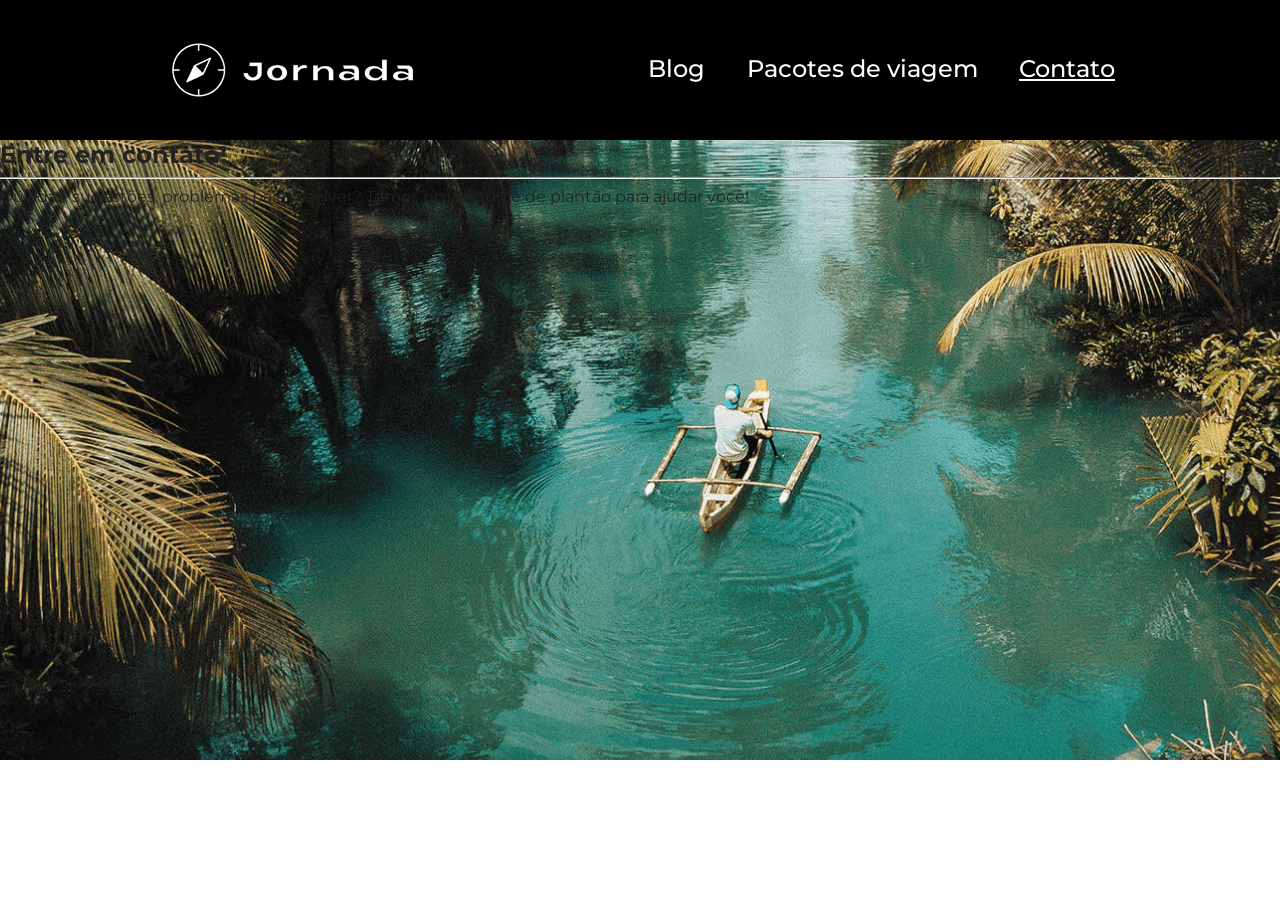
==== contato.html @ 7225ea19 "Adiciona pagina do blog" ====
<!doctype html>
<html lang="pt-BR">
  <head>
    <meta charset="UTF-8" />
    <meta name="viewport" content="width=device-width, initial-scale=1.0" />
    <meta
      name="description"
      content="Jornada Viagens, uma agência apaixonada por criar viagens inesquecíveis"
    />

    <meta name="og:title" content="Jornada Viagens" />
    <meta
      name="og:description"
      content="Jornada Viagens, uma agência apaixonada por criar viagens inesquecíveis"
    />
    <meta
      name="og:image"
      content="https://https://github.com/LeleCabral/jornada-viagens/img/logo-footer.png"
    />
    <meta name="og:type" content="website" />
    <meta
      name="og:url"
      content="https://https://github.com/LeleCabral/jornada-viagens"
    />

    <link rel="icon" href="./img/favicon.svg.svg" type="xml/svg" />
    <link rel="stylesheet" href="./css/style.css" />

    <title>Jornada Viagens</title>
  </head>
  <body>
    <header class="main-header">
      <a class="logo" href="index.html" title="voltar para a página inicial">
        <img
          class="img-mobile"
          src="./img/Logo-provisória-branca 1.png"
          alt="Bussola do logo Jornada Viagens na cor branca"
        />
        <img
          class="img-desktop"
          src="./img/bussula-texto-jornada-branca.png"
          alt="Logo Jornada Viagens na cor branca"
        />
      </a>
      <div class="navigation-menu">
        <label for="menu">
          <img src="img/menu.png" alt="menu" />
        </label>
        <input type="checkbox" id="menu" hidden />
        <nav>
          <ul class="list-links">
            <li>
              <a
                href="blog.html"
                target="_blank"
                title="Acessar Blog"
                >Blog</a
              >
            </li>
            <li>
              <a
                href="pacotes-de-viagens.html"
                target="_blank"
                title="Acessar Pacotes de viagem"
                >Pacotes de viagem</a
              >
            </li>
            <li>
              <a class="active" href="contato.html" target="_blank" title="Acessar Contato"
                >Contato</a
              >
            </li>
          </ul>
        </nav>
      </div>
    </header>


    <section class="contact hero">
      <div class="hero-img">
        <div class="hero-content">
          <h1>Entre em contato!</h1>
          <hr />
          <p>
            Dúvidas, sugestões, problemas para resolver? Temos uma equipe de plantão para ajudar você!
          </p>
        </div>
      </div>
    </section>

</head>
<body>
    
</body>
</html>
---- css/style.css ----
@import url(global.css);
@import url(header.css);
@import url(hero.css);
@import url(offers.css);
@import url(categories.css);
@import url(destinations.css);
@import url(payments.css);
@import url(testimonials.css);
@import url(footer.css);
@import url(blog.css);
@import url(contato.css);
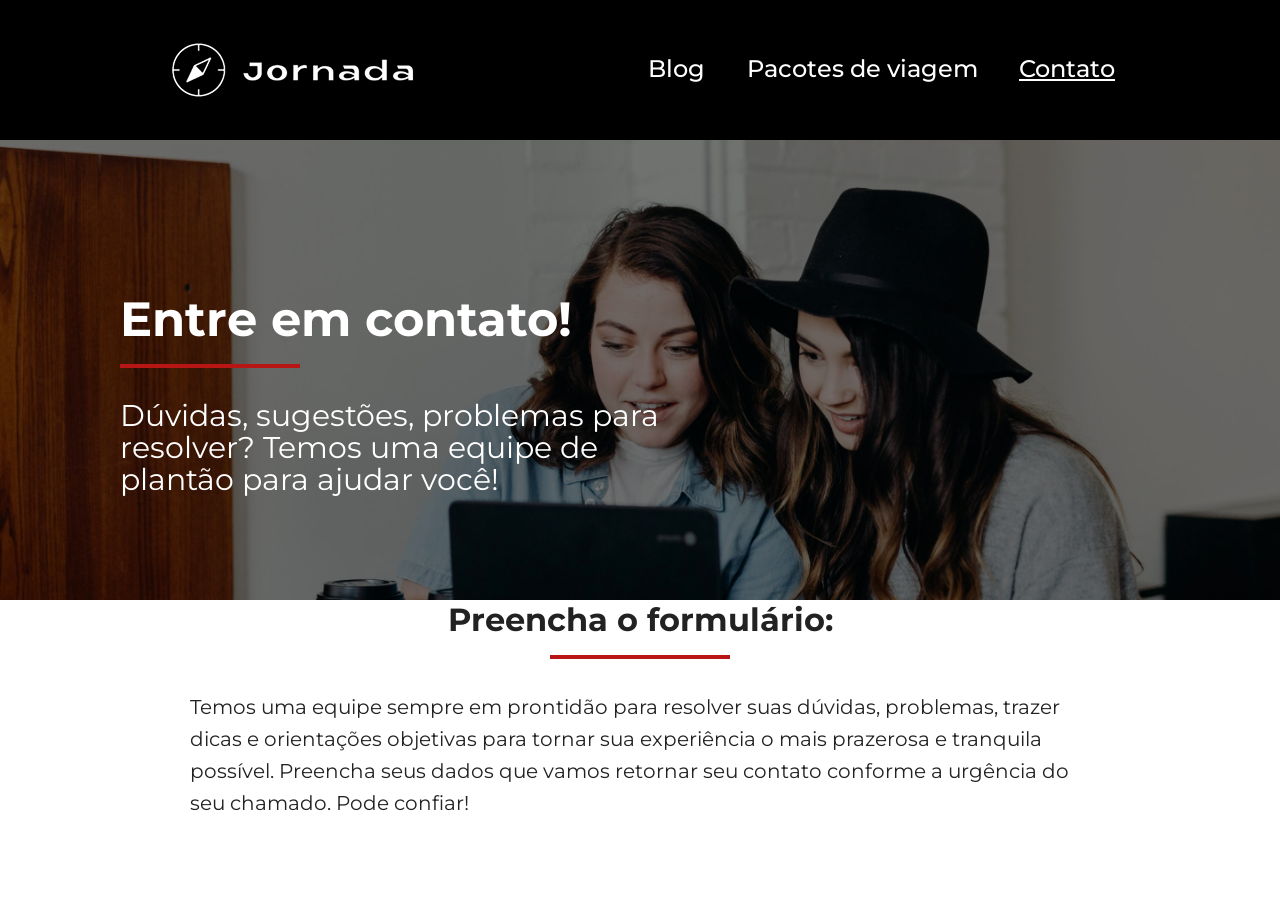
==== commit b5d0408b: "Adiciona hero na página de contato e inicia formulário" ====
--- a/contato.html
+++ b/contato.html
@@ -88,6 +88,20 @@
       </div>
     </section>
 
+    <section class="formulario">
+      <div class="section-title">
+        <h2>Preencha o formulário:</h2>
+        <hr />
+      </div>
+      <div class="blog">
+        <article class="item split">
+          <div class="item-text-container">
+          
+            <p class="content-text">
+              Temos uma equipe sempre em prontidão para resolver suas dúvidas, problemas, trazer dicas e orientações objetivas para tornar sua experiência o mais prazerosa e tranquila possível. Preencha seus dados que vamos retornar seu contato conforme a urgência do seu chamado. Pode confiar!
+            </p>
+          </div>
+
 </head>
 <body>
     
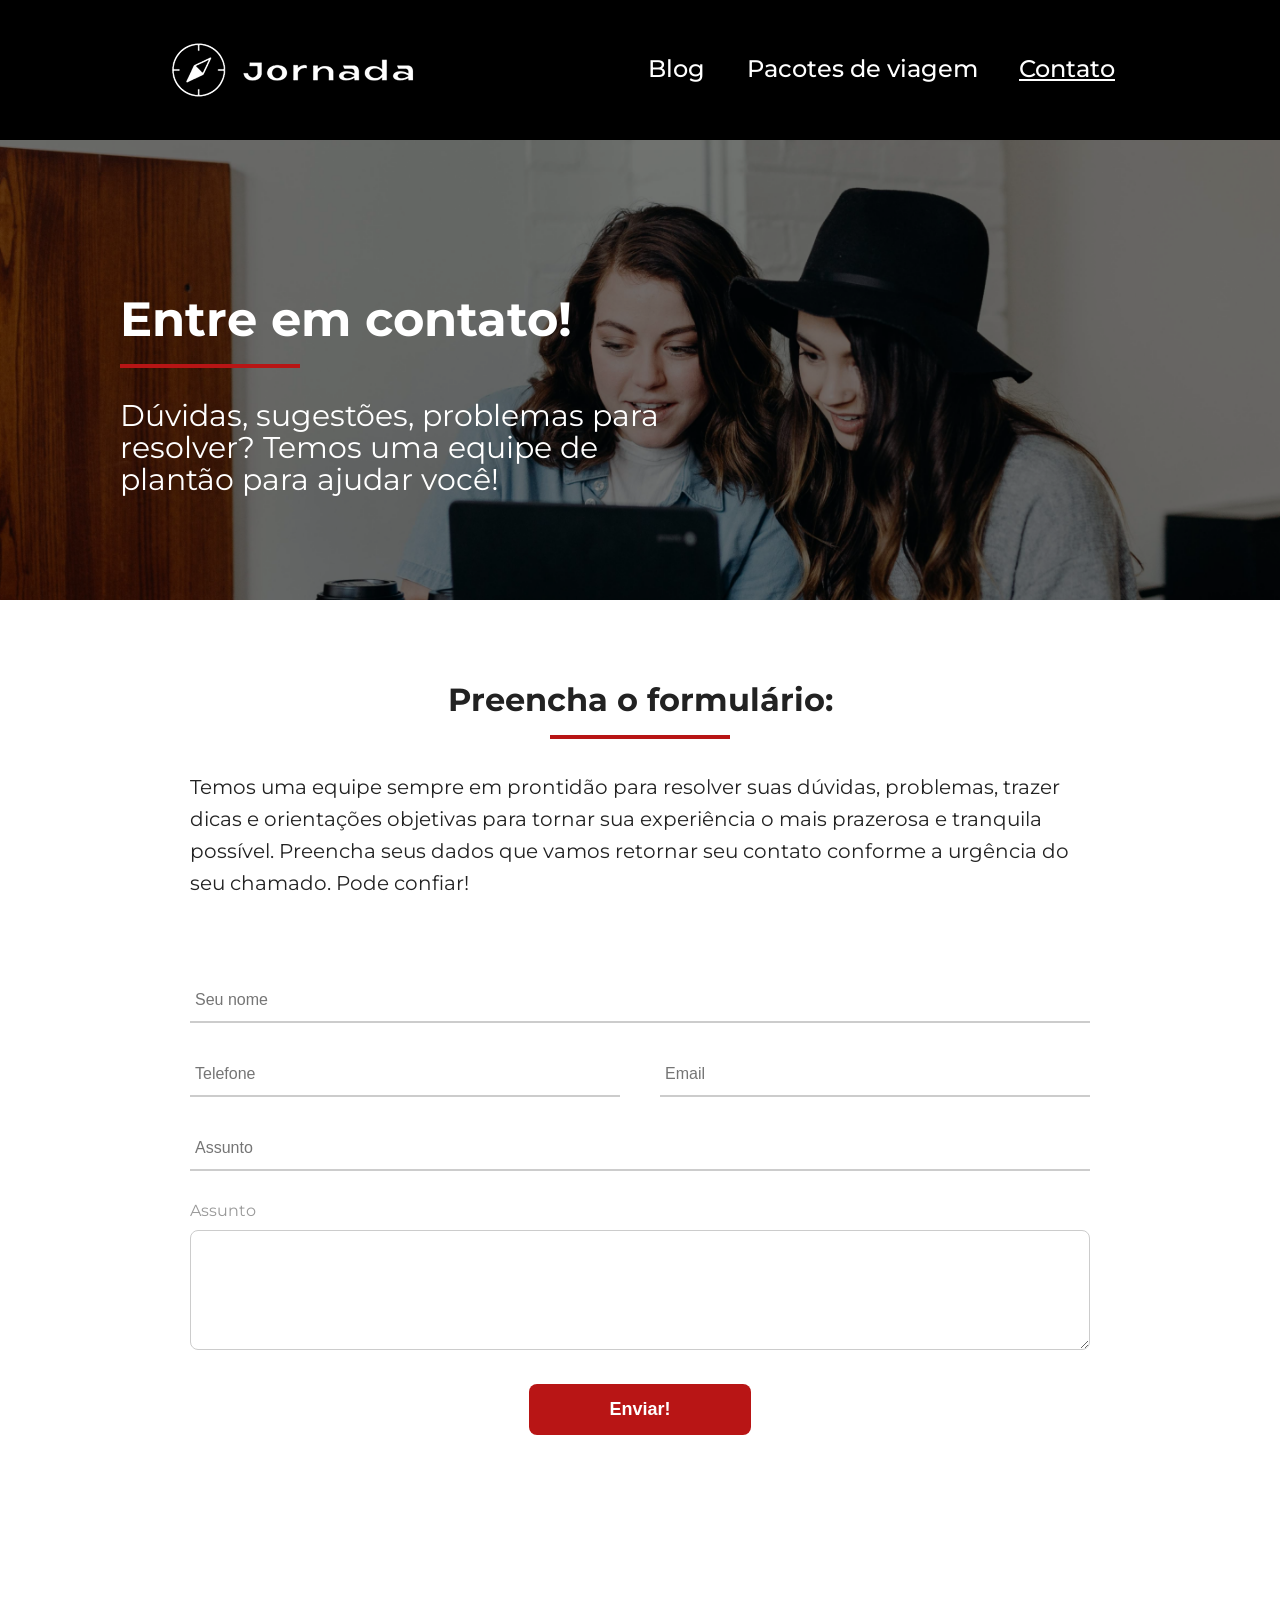
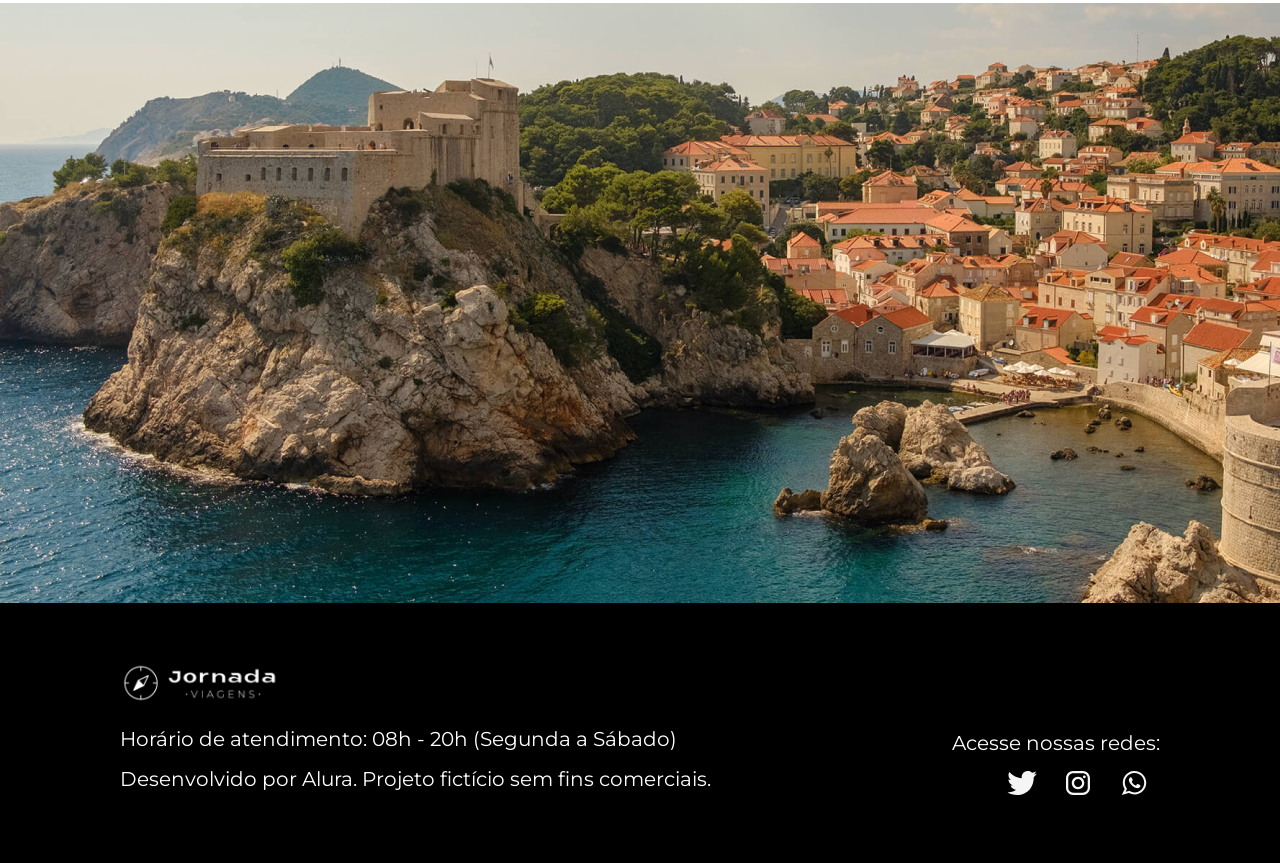
==== commit a015e1f3: "Finaliza projeto" ====
--- a/contato.html
+++ b/contato.html
@@ -50,23 +50,22 @@
         <nav>
           <ul class="list-links">
             <li>
-              <a
-                href="blog.html"
-                target="_blank"
-                title="Acessar Blog"
-                >Blog</a
-              >
+              <a href="blog.html" target="_blank" title="Acessar Blog">Blog</a>
             </li>
             <li>
               <a
-                href="pacotes-de-viagens.html"
+                href="pacote-de-viagens.html"
                 target="_blank"
                 title="Acessar Pacotes de viagem"
                 >Pacotes de viagem</a
               >
             </li>
             <li>
-              <a class="active" href="contato.html" target="_blank" title="Acessar Contato"
+              <a
+                class="active"
+                href="contato.html"
+                target="_blank"
+                title="Acessar Contato"
                 >Contato</a
               >
             </li>
@@ -75,20 +74,20 @@
       </div>
     </header>
 
-
     <section class="contact hero">
       <div class="hero-img">
         <div class="hero-content">
           <h1>Entre em contato!</h1>
           <hr />
           <p>
-            Dúvidas, sugestões, problemas para resolver? Temos uma equipe de plantão para ajudar você!
+            Dúvidas, sugestões, problemas para resolver? Temos uma equipe de
+            plantão para ajudar você!
           </p>
         </div>
       </div>
     </section>
 
-    <section class="formulario">
+    <section class="contact-form-section">
       <div class="section-title">
         <h2>Preencha o formulário:</h2>
         <hr />
@@ -96,14 +95,73 @@
       <div class="blog">
         <article class="item split">
           <div class="item-text-container">
-          
             <p class="content-text">
-              Temos uma equipe sempre em prontidão para resolver suas dúvidas, problemas, trazer dicas e orientações objetivas para tornar sua experiência o mais prazerosa e tranquila possível. Preencha seus dados que vamos retornar seu contato conforme a urgência do seu chamado. Pode confiar!
+              Temos uma equipe sempre em prontidão para resolver suas dúvidas,
+              problemas, trazer dicas e orientações objetivas para tornar sua
+              experiência o mais prazerosa e tranquila possível. Preencha seus
+              dados que vamos retornar seu contato conforme a urgência do seu
+              chamado. Pode confiar!
             </p>
           </div>
+        </article>
+        <form action="#">
+          <div class="input-group">
+            <input type="text" placeholder="Seu nome" class="full-width" />
+          </div>
 
-</head>
-<body>
-    
-</body>
-</html>+          <div class="input-row">
+            <input type="tel" placeholder="Telefone" />
+            <input type="email" placeholder="Email" />
+          </div>
+
+          <div class="input-group">
+            <input type="text" placeholder="Assunto" class="full-width" />
+          </div>
+
+          <div class="input-group">
+            <label for="mensagem">Assunto</label>
+            <textarea id="mensagem"></textarea>
+          </div>
+
+          <button type="submit" class="btn-send">Enviar!</button>
+        </form>
+      </div>
+    </section>
+
+    <section class="bottom-hero">
+      <div class="hero-img"></div>
+    </section>
+
+    <footer class="main-footer">
+      <div class="footer-content">
+        <img src="img/logo-footer.svg" alt="logo completo Jornada Viagens" />
+        <p>Horário de atendimento: 08h - 20h (Segunda a Sábado)</p>
+        <p>Desenvolvido por Alura. Projeto fictício sem fins comerciais.</p>
+      </div>
+      <div class="footer-social">
+        <p>Acesse nossas redes:</p>
+
+        <a href="#" target="_blank" title="Acesse o Twitter do Jornada Viagens"
+          ><img
+            src="img/icone-twitter.svg"
+            alt="icone do Twitter na cor branca"
+        /></a>
+
+        <a
+          href="#"
+          target="_blank"
+          title="Acesse o Instagram do Jornada Viagens"
+          ><img
+            src="img/icone-instagram.svg"
+            alt="icone do Instagram na cor branca"
+        /></a>
+
+        <a href="#" target="_blank" title="Entre em contato através do whatsapp"
+          ><img
+            src="img/icone-whatsapp.svg"
+            alt="icone do whatsapp na cor branca"
+        /></a>
+      </div>
+    </footer>
+  </body>
+</html>
